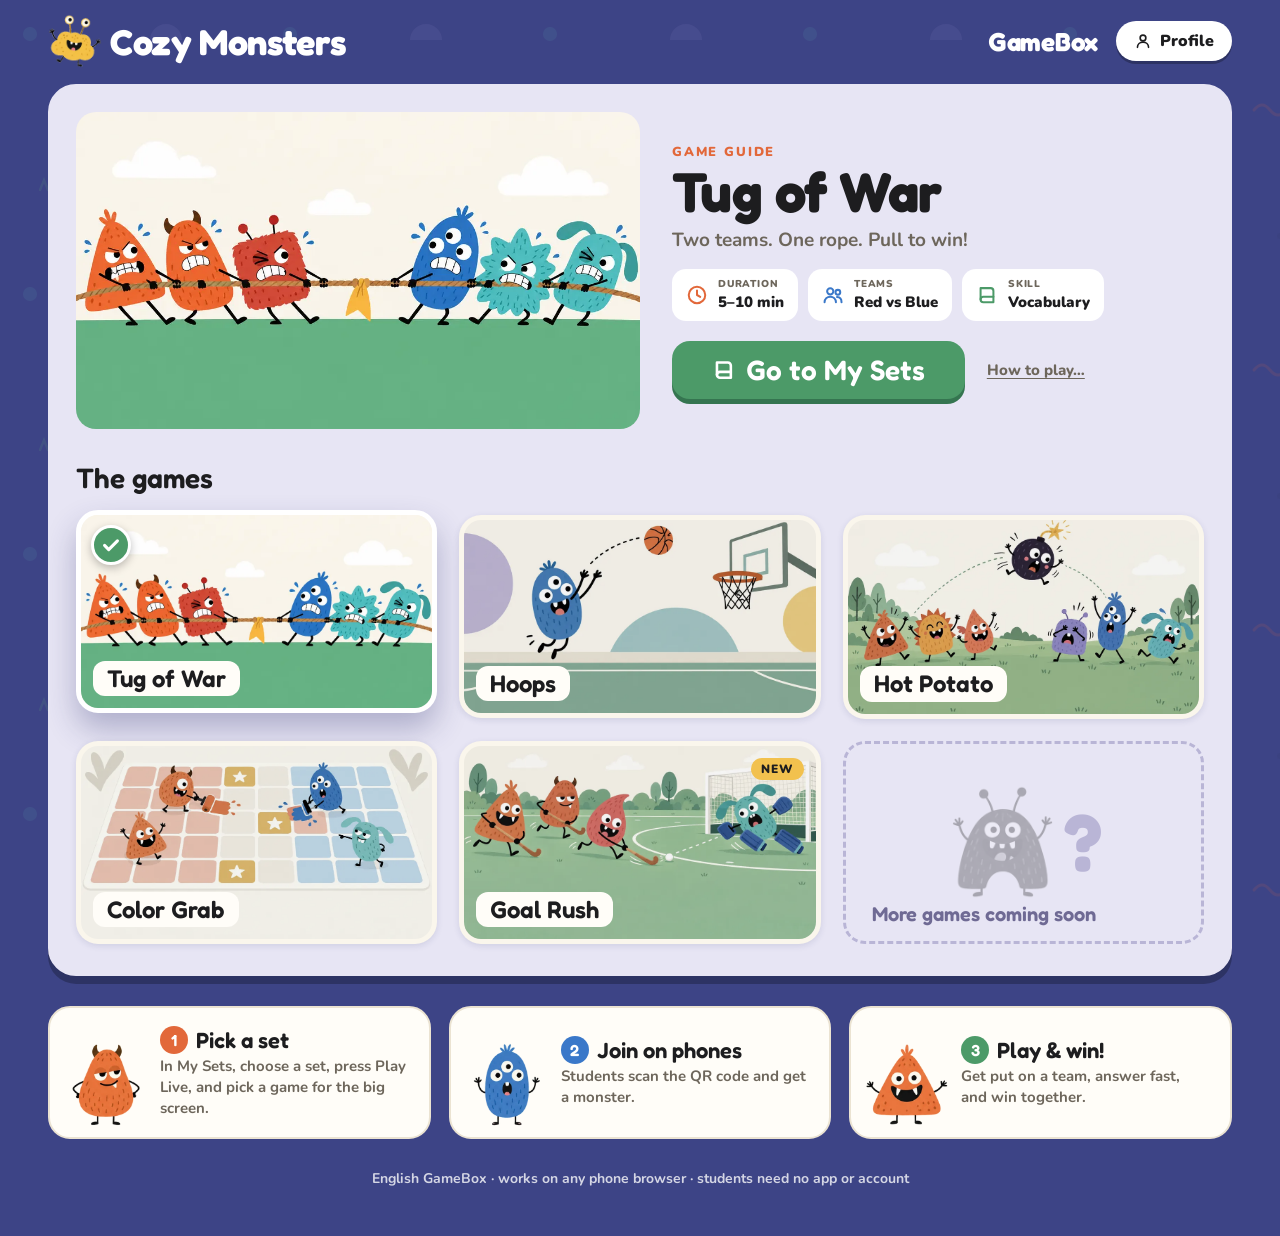
==== index.html @ c55f4abc "Color Grab: comeback x2 for the team far behind, mega tiles at half time" ====
<!doctype html>
<html lang="en">
<head>
<meta charset="utf-8">
<meta name="viewport" content="width=device-width,initial-scale=1,maximum-scale=1,viewport-fit=cover">
<meta name="theme-color" content="#3d4486">
<title>English GameBox</title>
<link rel="preconnect" href="https://fonts.googleapis.com">
<link rel="preconnect" href="https://fonts.gstatic.com" crossorigin>
<link href="https://fonts.googleapis.com/css2?family=Fredoka:wght@500;600;700&family=Nunito:wght@600;700;800;900&display=swap" rel="stylesheet">
<style>
:root{
  --cream:#faf6ec; --paper:#fffdf8; --line:#ebe3d2; --line-d:#d9cfba; --ink:#1d1d1f; --sub:#6d665b;
  --red:#e0533d; --blue:#3a78c9; --go:#4c9a68; --go-d:#357550; --mustard:#f2c14e; --orange:#e2683a; --teal:#5bbcbc; --lav:#9b8fd6; --pink:#e98bb0;
  --panel:#e7e5f4; --panel-d:#cfcbe8; --bg:#3d4486; --on-bg:#fff; --on-bg-sub:rgba(255,255,255,.78); --lift:rgba(0,0,0,.25);
  --display:"Fredoka","Nunito",sans-serif;
  --body:"Nunito","PingFang TC","Microsoft JhengHei","Noto Sans TC",system-ui,sans-serif;
}
*{box-sizing:border-box;-webkit-tap-highlight-color:transparent}
html{background:var(--bg)}
body{margin:0;min-height:100vh;font-family:var(--body);color:var(--ink);background:transparent}
button{font:inherit;color:inherit;border:0;cursor:pointer;background:none}
img{-webkit-user-drag:none;user-select:none}
.hidden{display:none!important}
.doodles{position:fixed;inset:0;z-index:-1;pointer-events:none;opacity:.5;
  background-image:url("data:image/svg+xml,%3Csvg xmlns='http://www.w3.org/2000/svg' width='260' height='260' viewBox='0 0 260 260'%3E%3Ccircle cx='30' cy='34' r='7' fill='%235bbcbc' fill-opacity='.22'/%3E%3Cpath d='M150 40a16 16 0 0 1 32 0z' fill='%239b8fd6' fill-opacity='.2'/%3E%3Cpath d='M214 110q8-10 16 0t16 0' fill='none' stroke='%23e2683a' stroke-opacity='.25' stroke-width='3' stroke-linecap='round'/%3E%3Ccircle cx='96' cy='126' r='4' fill='%23f2c14e' fill-opacity='.45'/%3E%3Cpath d='M40 190l4-10 4 10M50 192l3-8 3 8' fill='none' stroke='%235fae7b' stroke-opacity='.3' stroke-width='2.4' stroke-linecap='round'/%3E%3Crect x='166' y='186' width='14' height='14' rx='3' fill='%23e98bb0' fill-opacity='.22' transform='rotate(16 173 193)'/%3E%3Ccircle cx='240' cy='236' r='3' fill='%231d1d1f' fill-opacity='.08'/%3E%3C/svg%3E");}
@keyframes hop{0%,100%{transform:translateY(0) rotate(0)}30%{transform:translateY(-12px) rotate(-4deg)}60%{transform:translateY(0) rotate(3deg)}}
.gi{width:1.1em;height:1.1em;vertical-align:-.18em;flex:none} i[data-i]{font-style:normal;display:inline-flex;align-items:center}

/* top bar */
.top{display:flex;align-items:center;gap:12px;padding:14px 28px 6px;max-width:1240px;margin:0 auto}
.brand{color:var(--on-bg);font-family:var(--display);font-weight:700;font-size:36px;display:flex;align-items:center;gap:8px;letter-spacing:-.01em;white-space:nowrap}
.brand .ic{width:54px;height:54px;display:flex} .brand .ic img{width:100%;height:100%;object-fit:contain;animation:hop 3s infinite}
.top .sp{flex:1}
.top .tag{font-family:var(--display);font-weight:700;color:var(--on-bg);font-size:26px;letter-spacing:-.01em;margin-right:6px}
.kitsbtn{display:inline-flex;align-items:center;gap:8px;background:#fff;color:var(--ink);border-radius:100px;padding:9px 18px;font-weight:900;font-size:16px;text-decoration:none;box-shadow:0 3px 0 var(--lift)}
.kitsbtn:hover{background:var(--cream)} .kitsbtn .gi{width:18px;height:18px}

.main{max-width:1240px;margin:0 auto;padding:10px 28px 48px;display:flex;flex-direction:column;gap:30px}
.notice{background:#fff3cd;color:#664d03;border:2px solid #f2d888;border-radius:14px;padding:12px 16px;font-weight:800;text-align:center}

/* picker */
.picker{border-radius:28px;background:var(--panel);border:2px solid var(--panel);box-shadow:0 8px 0 var(--lift);overflow:hidden}
.hero{display:flex;align-items:center;gap:32px;padding:26px}
.hero .cover{flex:0 0 min(50%,600px);aspect-ratio:16/9;border-radius:20px;overflow:hidden;background:var(--cream)}
.hero .cover img{width:100%;height:100%;object-fit:cover;display:block}
.hero .info{flex:1;min-width:0}
.eyebrow{font-weight:900;font-size:13px;letter-spacing:.14em;text-transform:uppercase;color:var(--orange);margin-bottom:2px}
.hero h2{margin:0;font-family:var(--display);font-weight:700;font-size:56px;line-height:1;letter-spacing:-.01em}
.hero .tagline{font-size:19px;font-weight:700;color:var(--sub);margin:8px 0 16px}
.chips{display:flex;gap:10px;flex-wrap:wrap}
.chip{display:flex;align-items:center;gap:10px;background:#fff;border-radius:14px;padding:8px 14px}
.chip .i{display:flex;color:var(--orange)} .chip .i .gi{width:22px;height:22px}
.chip:nth-child(2) .i{color:var(--blue)} .chip:nth-child(3) .i{color:var(--go)}
.chip small{display:block;font-size:10px;text-transform:uppercase;letter-spacing:.08em;color:var(--sub);font-weight:900}
.chip b{font-size:15px;font-weight:900}
.act{display:flex;align-items:center;gap:16px;margin-top:20px;flex-wrap:wrap}
.go{display:inline-flex;align-items:center;gap:10px;font-family:var(--display);font-weight:600;font-size:28px;padding:12px 40px;border-radius:18px;background:var(--go);color:#fff;box-shadow:0 5px 0 var(--go-d);white-space:nowrap;transition:transform .1s}
.go{text-decoration:none}
.go:hover{transform:translateY(-1px)} .go:active{transform:translateY(4px);box-shadow:0 1px 0 var(--go-d)}
.go .gi{width:.85em;height:.85em;stroke-width:2.6}
.howlink{font-weight:800;font-size:15px;color:var(--sub);text-decoration:underline;text-underline-offset:3px}
.rules{margin-top:14px;background:#fff;border-radius:14px;padding:12px 16px;font-weight:700;line-height:1.55;font-size:15px}
.rules ul{margin:0;padding-left:20px}

.gamesec{padding:6px 26px 30px}
.sectitle{font-family:var(--display);font-weight:600;font-size:28px;margin:0 0 16px}
.grid{display:grid;grid-template-columns:repeat(auto-fill,minmax(280px,1fr));gap:22px;padding-top:4px}
.card{position:relative;aspect-ratio:16/9;border-radius:22px;overflow:hidden;cursor:pointer;background:var(--cream);border:5px solid transparent;box-shadow:0 2px 6px rgba(45,50,110,.12);transition:transform .2s,box-shadow .2s,border-color .2s;text-align:left;padding:0}
.card img.cv{transition:filter .2s}
.card:not(.sel):not(.soon) img.cv{filter:saturate(.7) brightness(.96)}
.card:not(.sel):not(.soon):hover img.cv{filter:none}
.card img.cv{position:absolute;inset:0;width:100%;height:100%;object-fit:cover}
.card:hover{transform:translateY(-3px);box-shadow:0 10px 20px rgba(45,50,110,.18)}
.card.sel{border-color:#fff;transform:translateY(-5px);box-shadow:0 16px 30px rgba(45,50,110,.3)}
.card .ok{position:absolute;top:10px;left:10px;width:40px;height:40px;border-radius:50%;background:var(--go);color:#fff;border:3px solid #fff;display:none;align-items:center;justify-content:center;box-shadow:0 3px 8px rgba(0,0,0,.25)}
.card .ok .gi{width:22px;height:22px;stroke-width:3.4}
.card.sel .ok{display:flex}
.card .nm{position:absolute;left:12px;bottom:12px;font-family:var(--display);font-weight:600;font-size:24px;background:var(--paper);border-radius:12px;padding:2px 14px;line-height:1.3}
.card .badge{position:absolute;top:12px;right:12px;background:var(--mustard);color:var(--ink);font-weight:900;font-size:12px;letter-spacing:.08em;padding:3px 10px;border-radius:100px}
.card.soon{cursor:default;border:3px dashed #b9b5d6;background:transparent;box-shadow:none;display:flex;align-items:center;justify-content:center;gap:4px}
.card.soon:hover{transform:none;box-shadow:none}
.card.soon img{height:58%;width:auto;filter:grayscale(1) opacity(.3)}
.card.soon .q{font-family:var(--display);font-weight:700;font-size:80px;color:#b9b5d6;line-height:1}
.card.soon .nm{background:transparent;color:#6f6a94;font-size:20px}

/* how it works */
.steps{display:grid;grid-template-columns:repeat(3,1fr);gap:18px}
.step{position:relative;background:var(--paper);border:2px solid var(--line);border-radius:22px;padding:18px 20px 18px 110px;min-height:112px;display:flex;flex-direction:column;justify-content:center}
.step img{position:absolute;left:14px;bottom:10px;width:84px;height:84px;object-fit:contain}
.step b{display:flex;align-items:center;gap:8px;font-family:var(--display);font-weight:600;font-size:22px;margin-bottom:2px}
.step b i{font-style:normal;width:28px;height:28px;border-radius:50%;color:#fff;font-size:16px;display:inline-flex;align-items:center;justify-content:center}
.step:nth-child(1) b i{background:var(--orange)} .step:nth-child(2) b i{background:var(--blue)} .step:nth-child(3) b i{background:var(--go)}
.step span{font-size:15px;font-weight:700;color:var(--sub);line-height:1.4}
footer{text-align:center;font-weight:700;font-size:14px;color:var(--on-bg-sub)}

.loading{position:fixed;inset:0;display:flex;align-items:center;justify-content:center;flex-direction:column;gap:12px;font-family:var(--display);font-weight:600;font-size:28px;z-index:5;background:var(--cream)}
.loading img{width:120px;height:120px;object-fit:contain;animation:hop 1s infinite}

@media (max-width:820px){
  .top{padding:12px 16px 4px} .top .tag{display:none}
  .brand{font-size:26px} .brand .ic{width:42px;height:42px}
  .main{padding:6px 16px 36px;gap:22px}
  .hero{flex-direction:column;align-items:stretch;padding:16px;gap:16px}
  .hero .cover{flex:none;width:100%}
  .hero h2{font-size:40px}
  .gamesec{padding:4px 16px 22px}
  .grid{grid-template-columns:1fr}
  .steps{grid-template-columns:1fr}
}
</style>
</head>
<body>
<div class="doodles"></div>
<div class="loading hidden" id="loading"><img src="img/m/a5.webp" alt=""><div>Finding your game…</div></div>

<header class="top">
  <div class="brand"><span class="ic" data-art="logo"></span>Cozy Monsters</div>
  <div class="sp"></div>
  <span class="tag">GameBox</span>
  <a class="kitsbtn" href="sets.html"><i data-i="user"></i> Profile</a>
</header>

<main class="main">
  <div class="notice hidden" id="err"></div>

  <section class="picker" id="teachers">
    <div class="hero">
      <div class="cover"><img id="hCover" src="img/cover-tug.webp" alt=""></div>
      <div class="info">
        <div class="eyebrow">Game guide</div>
        <h2 id="hName">Tug of War</h2>
        <div class="tagline" id="hTag"></div>
        <div class="chips" id="hChips"></div>
        <div class="act">
          <a class="go" id="start" href="sets.html"><i data-i="book"></i> Go to My Sets</a>
          <button class="howlink" id="how">How to play…</button>
        </div>
        <div class="rules hidden" id="hRules"></div>
      </div>
    </div>
    <div class="gamesec">
      <h3 class="sectitle">The games</h3>
      <div class="grid" id="grid"></div>
    </div>
  </section>

  <section class="steps">
    <div class="step"><img src="img/m/a9.webp" alt=""><b><i>1</i>Pick a set</b><span>In My Sets, choose a set, press Play Live, and pick a game for the big screen.</span></div>
    <div class="step"><img src="img/m/a1.webp" alt=""><b><i>2</i>Join on phones</b><span>Students scan the QR code and get a monster.</span></div>
    <div class="step"><img src="img/m/a2.webp" alt=""><b><i>3</i>Play &amp; win!</b><span>Get put on a team, answer fast, and win together.</span></div>
  </section>

  <footer>English GameBox · works on any phone browser · students need no app or account</footer>
</main>

<script src="gb-art.js?v=d654df6b"></script>
<script>
"use strict";
const DB = "https://fun-english-abd9b-default-rtdb.asia-southeast1.firebasedatabase.app";
// Add new games here: id must match the page file name (id + ".html")
const GAMES = [
  { id:"tug", name:"Tug of War", icon:"rope", tagline:"Two teams. One rope. Pull to win!",
    chips:[["clock","Duration","5–10 min"],["users","Teams","Red vs Blue"],["book","Skill","Vocabulary"]],
    rules:["Every right answer pulls the rope toward your team.","Pull the flag over your line to win — or be ahead when time runs out.","Team score uses the average, so team sizes can be different."],
    cover:"cover-tug" },
  { id:"hoops", name:"Hoops", icon:"ball", tagline:"Shoot your shot! Score the most points.",
    chips:[["clock","Duration","5–10 min"],["users","Teams","Red vs Blue"],["bolt","Twist","Power-ups"]],
    rules:["Right answer = 2 points. 3 in a row = 3-pointer!","Every 3 in a row also earns a power-up: ink, freeze, shuffle or steal from the other team, or a shield for yours.","Crunch time: last 30 seconds ×2, last 10 seconds ×3!"],
    cover:"cover-hoops" },
  { id:"potato", name:"Hot Potato", icon:"bomb", tagline:"Don't get caught holding the bomb!",
    chips:[["clock","Duration","5–10 min"],["users","Teams","Red vs Blue"],["heart","Lives","Last team standing"]],
    rules:["Your team has the bomb? Answer 3–6 right together to throw it to the other side.","The other team fights back: each right answer makes you need +1 more.","The fuse is secret. If it blows up in your hands, you lose a life!"],
    cover:"cover-potato" },
  { id:"grab", name:"Color Grab", icon:"grid", tagline:"Paint the map. Grab the most land!",
    chips:[["clock","Duration","5–10 min"],["users","Teams","Red vs Blue"],["grid","Twist","Steal & surround"]],
    rules:["Every right answer lets you paint one tile in your team's color.","Empty tiles anywhere. The other team's tiles only if they touch yours. Close in a small area to grab it all at once!","Gold tiles are worth 3; at half time two mega tiles worth 5 appear. Far behind? Comeback: each right answer paints 2. Last 20 seconds: everyone paints 2."],
    cover:"cover-grab" },
  { id:"hockey", name:"Goal Rush", icon:"ball", tagline:"Field hockey! Answer to drive the ball into the goal.", isNew:true,
    chips:[["clock","Duration","5–10 min"],["users","Teams","Red vs Blue"],["target","Goal","Score the most"]],
    rules:["Every right answer drives the ball toward the other team's goal.","Ball at the goal? Shoot or save! For 6 seconds both teams answer: more right answers wins. GOAL! or SAVE!","5 right in a row = POWER SHOT for your team. Most goals wins; a tie goes to golden goal."],
    cover:"cover-hockey" }
];
const $ = id => document.getElementById(id);
const esc = s => String(s).replace(/[&<>"']/g,c=>({"&":"&amp;","<":"&lt;",">":"&gt;",'"':"&quot;","'":"&#39;"}[c]));
const dir = location.origin + location.pathname.replace(/[^\/]*$/,"");
const params = new URLSearchParams(location.search);
const store = { get(k){ try{ return localStorage.getItem(k); }catch(e){ return null; } }, set(k,v){ try{ localStorage.setItem(k,v); }catch(e){} } };

/* ---------- game picker ---------- */
let sel = GAMES.find(g=>g.id===store.get("gb.sel")) || GAMES[0];
$("grid").innerHTML = GAMES.map(g=>`
  <button class="card" data-g="${g.id}" aria-label="${esc(g.name)}"><img class="cv" src="img/${g.cover}.webp" alt=""><span class="ok">${ART.icon("check")}</span>${g.isNew?'<span class="badge">NEW</span>':""}<div class="nm">${esc(g.name)}</div></button>`).join("")
  + `<div class="card soon"><img src="img/m/a14.webp" alt=""><span class="q">?</span><div class="nm">More games coming soon</div></div>`;
function showSel(){
  $("hName").textContent=sel.name; $("hTag").textContent=sel.tagline; $("hCover").src="img/"+sel.cover+".webp";
  $("hChips").innerHTML=sel.chips.map(([i,l,v])=>`<div class="chip"><span class="i">${ART.icon(i)}</span><div><small>${esc(l)}</small><b>${esc(v)}</b></div></div>`).join("");
  $("hRules").innerHTML="<ul>"+sel.rules.map(r=>`<li>${esc(r)}</li>`).join("")+"</ul>";
  for (const c of document.querySelectorAll(".card[data-g]")) c.classList.toggle("sel",c.dataset.g===sel.id);
}
for (const c of document.querySelectorAll(".card[data-g]")){
  c.onclick=()=>{ sel=GAMES.find(g=>g.id===c.dataset.g); store.set("gb.sel",sel.id); showSel();
    if (window.innerWidth<=820) document.querySelector(".hero").scrollIntoView({behavior:"smooth"}); };
}
$("how").onclick=()=>{ const r=$("hRules"); r.classList.toggle("hidden"); $("how").textContent=r.classList.contains("hidden")?"How to play…":"Hide rules"; };
showSel();

/* ---------- students: find the room's game and go there ---------- */
async function joinRoom(code){
  $("loading").classList.remove("hidden");
  try{
    const r = await fetch(DB+"/rooms/"+code+"/meta.json");
    const m = await r.json();
    if (!m || !m.state) throw new Error("nf");
    const g = GAMES.some(x=>x.id===m.game) ? m.game : "tug";
    location.replace(dir + g + ".html?r=" + code);
  }catch(e){
    $("loading").classList.add("hidden");
    $("err").textContent = e.message==="nf" ? "Room "+code+" is closed. Scan the new QR code on the big screen." : "No connection. Check your internet and try again.";
    $("err").classList.remove("hidden");
  }
}

// QR links that land here (?r=1234) go straight to the right game; ?host = old teacher link
const r=(params.get("r")||"").replace(/\D/g,"");
if (r.length===4) joinRoom(r);
else if (params.has("host")) location.replace(dir+"tug.html?host"+(params.get("host")?"="+params.get("host"):""));
</script>
</body>
</html>
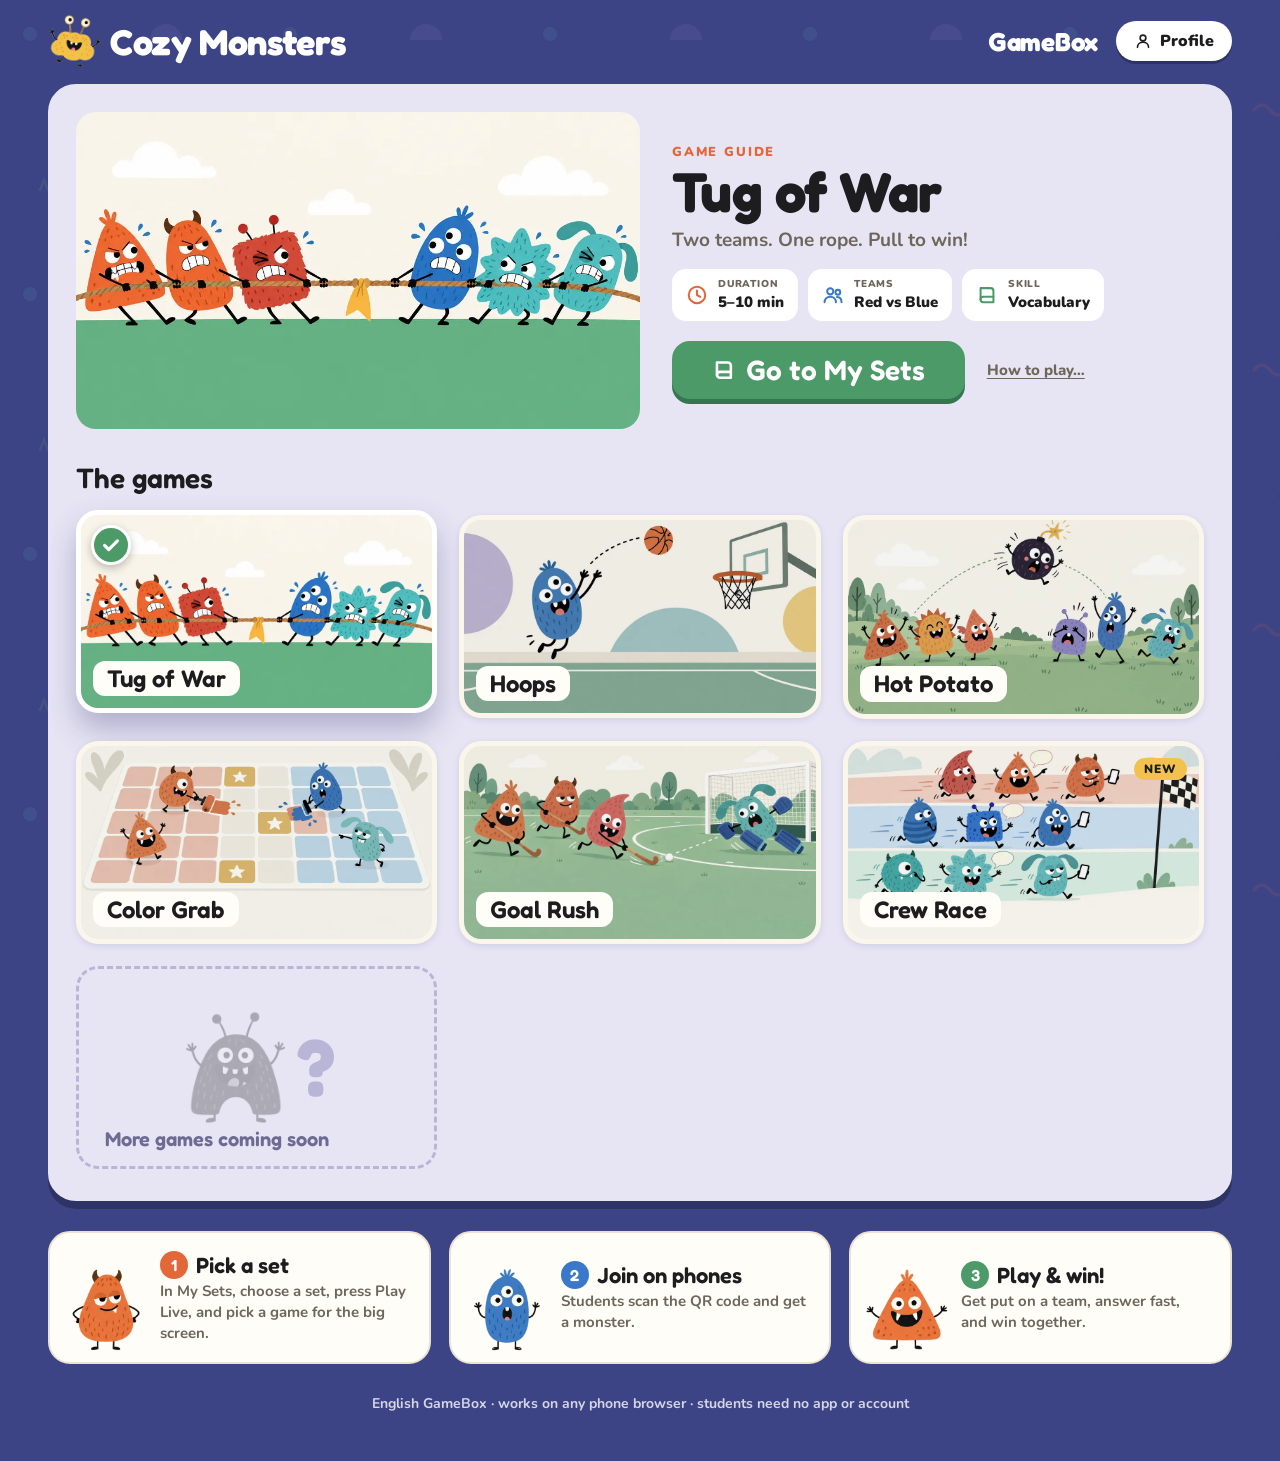
==== commit 1460ddfc: "New game: Crew Race (random crews of 3-4, answers split over the crew phones); home + Play Live list" ====
--- a/index.html
+++ b/index.html
@@ -176,10 +176,14 @@
     chips:[["clock","Duration","5–10 min"],["users","Teams","Red vs Blue"],["grid","Twist","Steal & surround"]],
     rules:["Every right answer lets you paint one tile in your team's color.","Empty tiles anywhere. The other team's tiles only if they touch yours. Close in a small area to grab it all at once!","Gold tiles are worth 3; at half time two mega tiles worth 5 appear. Far behind? Comeback: each right answer paints 2. Last 20 seconds: everyone paints 2."],
     cover:"cover-grab" },
-  { id:"hockey", name:"Goal Rush", icon:"ball", tagline:"Field hockey! Answer to drive the ball into the goal.", isNew:true,
+  { id:"hockey", name:"Goal Rush", icon:"ball", tagline:"Field hockey! Answer to drive the ball into the goal.",
     chips:[["clock","Duration","5–10 min"],["users","Teams","Red vs Blue"],["target","Goal","Score the most"]],
     rules:["Every right answer drives the ball toward the other team's goal.","Ball at the goal? Shoot or save! For 6 seconds both teams answer: more right answers wins. GOAL! or SAVE!","5 right in a row = POWER SHOT for your team. Most goals wins; a tie goes to golden goal."],
-    cover:"cover-hockey" }
+    cover:"cover-hockey" },
+  { id:"crew", name:"Crew Race", icon:"users", tagline:"Random crews of 3–4. The answers are split over your phones: talk it out!", isNew:true,
+    chips:[["clock","Duration","5–10 min"],["users","Teams","Crews of 3–4"],["flag","Goal","First to the flag"]],
+    rules:["The teacher presses Make crews: everyone is put in a random crew of 3–4. Find your crew and sit together.","Every crew member sees the same question, but the right answer is on only ONE phone. Talk, then tap!","Right answer = one step forward. Wrong answer = the whole crew goes back to 0. First crew to the flag wins!"],
+    cover:"cover-crew" }
 ];
 const $ = id => document.getElementById(id);
 const esc = s => String(s).replace(/[&<>"']/g,c=>({"&":"&amp;","<":"&lt;",">":"&gt;",'"':"&quot;","'":"&#39;"}[c]));
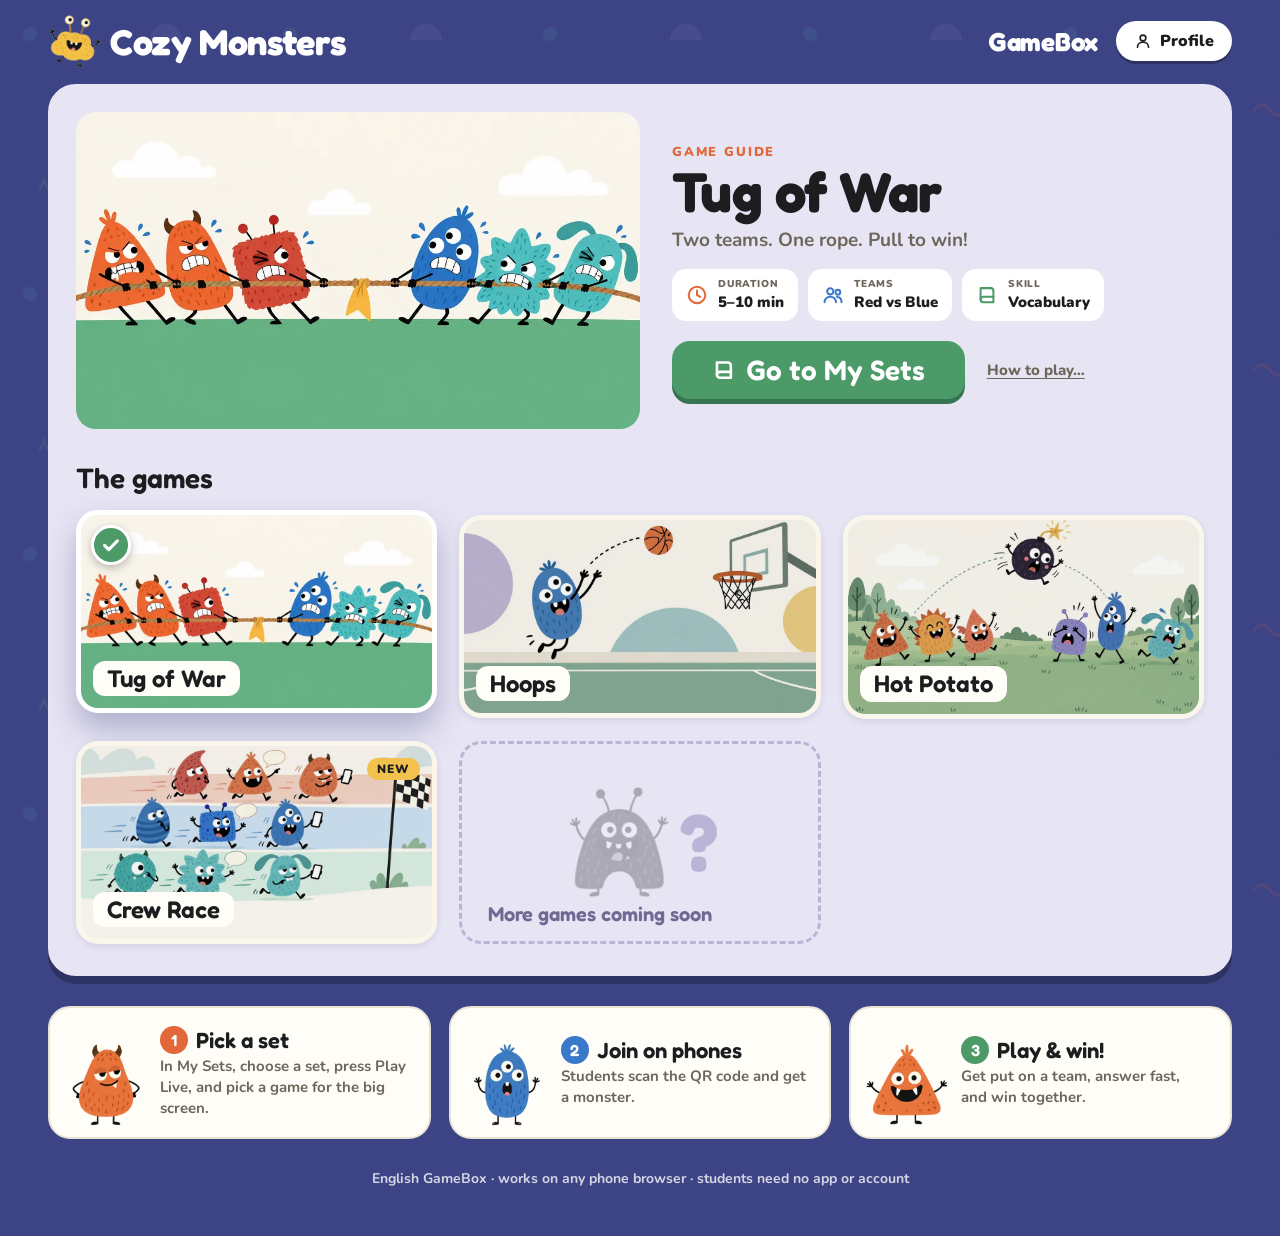
==== commit 6cdb66f8: "Teacher makes the teams (Tug, Hoops, Potato); take Color Grab and Goal Rush off the site" ====
--- a/index.html
+++ b/index.html
@@ -5,6 +5,8 @@
 <meta name="viewport" content="width=device-width,initial-scale=1,maximum-scale=1,viewport-fit=cover">
 <meta name="theme-color" content="#3d4486">
 <title>English GameBox</title>
+<link rel="icon" href="favicon.ico?v=1" sizes="16x16 32x32 48x48">
+<link rel="apple-touch-icon" href="img/apple-touch-icon.png?v=1">
 <link rel="preconnect" href="https://fonts.googleapis.com">
 <link rel="preconnect" href="https://fonts.gstatic.com" crossorigin>
 <link href="https://fonts.googleapis.com/css2?family=Fredoka:wght@500;600;700&family=Nunito:wght@600;700;800;900&display=swap" rel="stylesheet">
@@ -154,11 +156,12 @@
   <footer>English GameBox · works on any phone browser · students need no app or account</footer>
 </main>
 
-<script src="gb-art.js?v=d654df6b"></script>
+<script src="gb-art.js?v=5650c732"></script>
 <script>
 "use strict";
 const DB = "https://fun-english-abd9b-default-rtdb.asia-southeast1.firebasedatabase.app";
 // Add new games here: id must match the page file name (id + ".html")
+// Color Grab (grab.html) and Goal Rush (hockey.html) were taken off the site on 2026-11-01 (their pages are kept, unlinked)
 const GAMES = [
   { id:"tug", name:"Tug of War", icon:"rope", tagline:"Two teams. One rope. Pull to win!",
     chips:[["clock","Duration","5–10 min"],["users","Teams","Red vs Blue"],["book","Skill","Vocabulary"]],
@@ -172,14 +175,6 @@
     chips:[["clock","Duration","5–10 min"],["users","Teams","Red vs Blue"],["heart","Lives","Last team standing"]],
     rules:["Your team has the bomb? Answer 3–6 right together to throw it to the other side.","The other team fights back: each right answer makes you need +1 more.","The fuse is secret. If it blows up in your hands, you lose a life!"],
     cover:"cover-potato" },
-  { id:"grab", name:"Color Grab", icon:"grid", tagline:"Paint the map. Grab the most land!",
-    chips:[["clock","Duration","5–10 min"],["users","Teams","Red vs Blue"],["grid","Twist","Steal & surround"]],
-    rules:["Every right answer lets you paint one tile in your team's color.","Empty tiles anywhere. The other team's tiles only if they touch yours. Close in a small area to grab it all at once!","Gold tiles are worth 3; at half time two mega tiles worth 5 appear. Far behind? Comeback: each right answer paints 2. Last 20 seconds: everyone paints 2."],
-    cover:"cover-grab" },
-  { id:"hockey", name:"Goal Rush", icon:"ball", tagline:"Field hockey! Answer to drive the ball into the goal.",
-    chips:[["clock","Duration","5–10 min"],["users","Teams","Red vs Blue"],["target","Goal","Score the most"]],
-    rules:["Every right answer drives the ball toward the other team's goal.","Ball at the goal? Shoot or save! For 6 seconds both teams answer: more right answers wins. GOAL! or SAVE!","5 right in a row = POWER SHOT for your team. Most goals wins; a tie goes to golden goal."],
-    cover:"cover-hockey" },
   { id:"crew", name:"Crew Race", icon:"users", tagline:"Random crews of 3–4. The answers are split over your phones: talk it out!", isNew:true,
     chips:[["clock","Duration","5–10 min"],["users","Teams","Crews of 3–4"],["flag","Goal","First to the flag"]],
     rules:["The teacher presses Make crews: everyone is put in a random crew of 3–4. Find your crew and sit together.","Every crew member sees the same question, but the right answer is on only ONE phone. Talk, then tap!","Right answer = one step forward. Wrong answer = the whole crew goes back to 0. First crew to the flag wins!"],
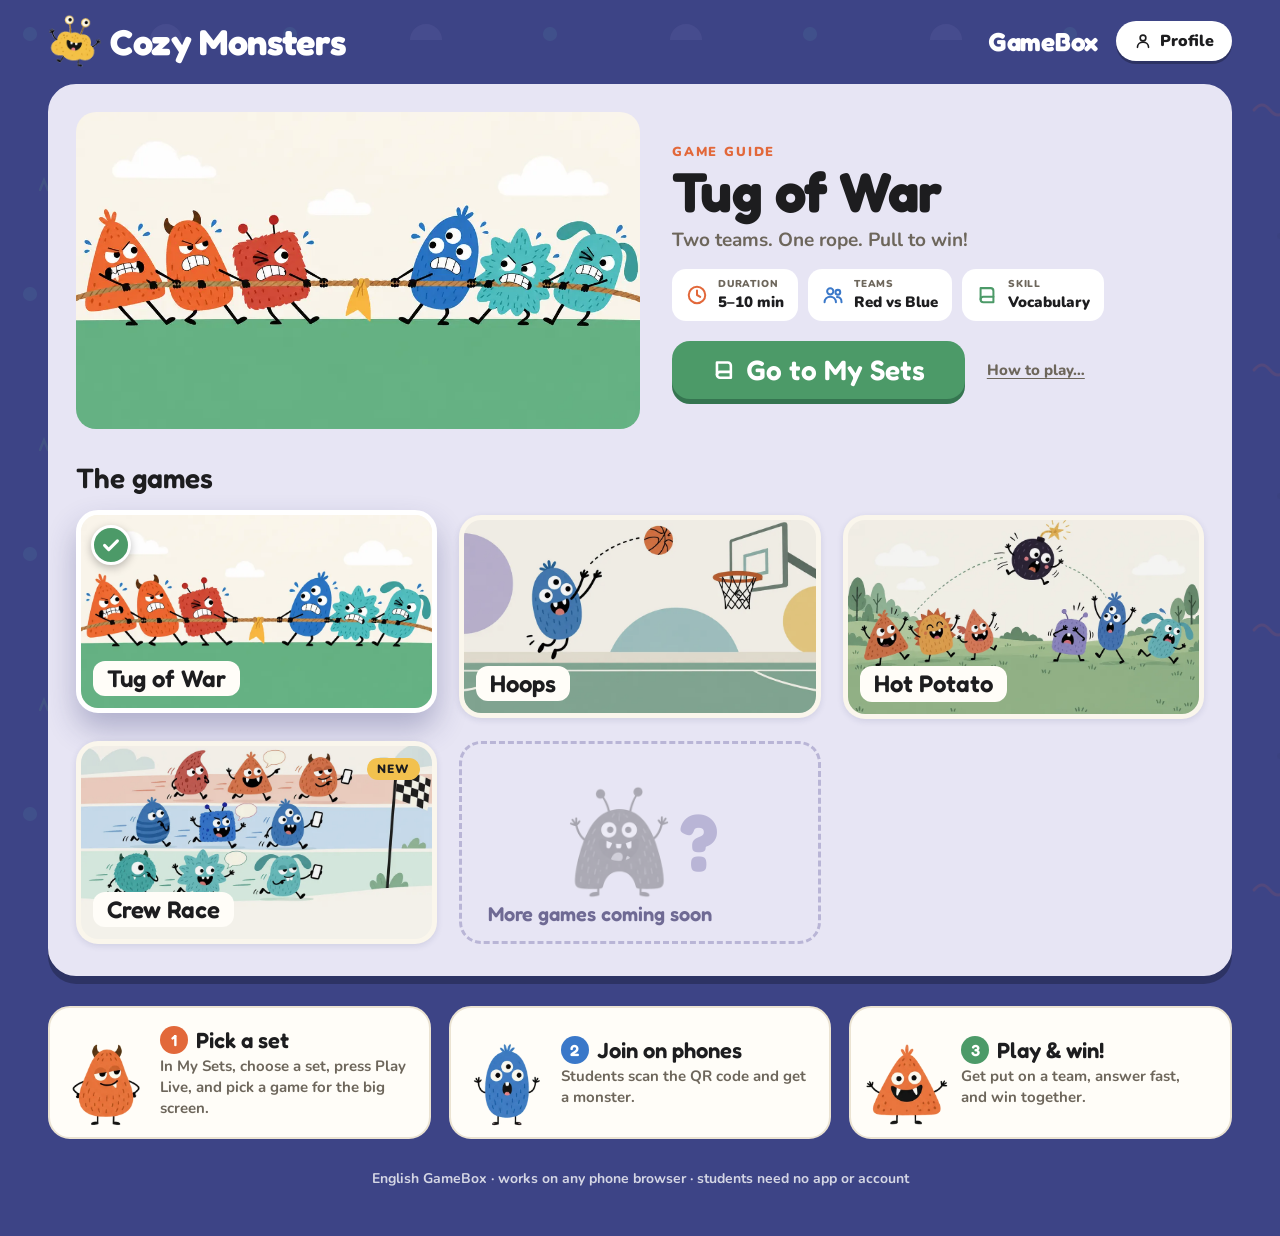
==== commit b31d965e: "Crew Race: a wrong answer sends the crew 5 steps back (not back to 0)" ====
--- a/index.html
+++ b/index.html
@@ -156,7 +156,7 @@
   <footer>English GameBox · works on any phone browser · students need no app or account</footer>
 </main>
 
-<script src="gb-art.js?v=5650c732"></script>
+<script src="gb-art.js?v=8ea790e1"></script>
 <script>
 "use strict";
 const DB = "https://fun-english-abd9b-default-rtdb.asia-southeast1.firebasedatabase.app";
@@ -177,7 +177,7 @@
     cover:"cover-potato" },
   { id:"crew", name:"Crew Race", icon:"users", tagline:"Random crews of 3–4. The answers are split over your phones: talk it out!", isNew:true,
     chips:[["clock","Duration","5–10 min"],["users","Teams","Crews of 3–4"],["flag","Goal","First to the flag"]],
-    rules:["The teacher presses Make crews: everyone is put in a random crew of 3–4. Find your crew and sit together.","Every crew member sees the same question, but the right answer is on only ONE phone. Talk, then tap!","Right answer = one step forward. Wrong answer = the whole crew goes back to 0. First crew to the flag wins!"],
+    rules:["The teacher presses Make crews: everyone is put in a random crew of 3–4. Find your crew and sit together.","Every crew member sees the same question, but the right answer is on only ONE phone. Talk, then tap!","Right answer = one step forward. Wrong answer = the whole crew goes 5 steps back. First crew to the flag wins!"],
     cover:"cover-crew" }
 ];
 const $ = id => document.getElementById(id);
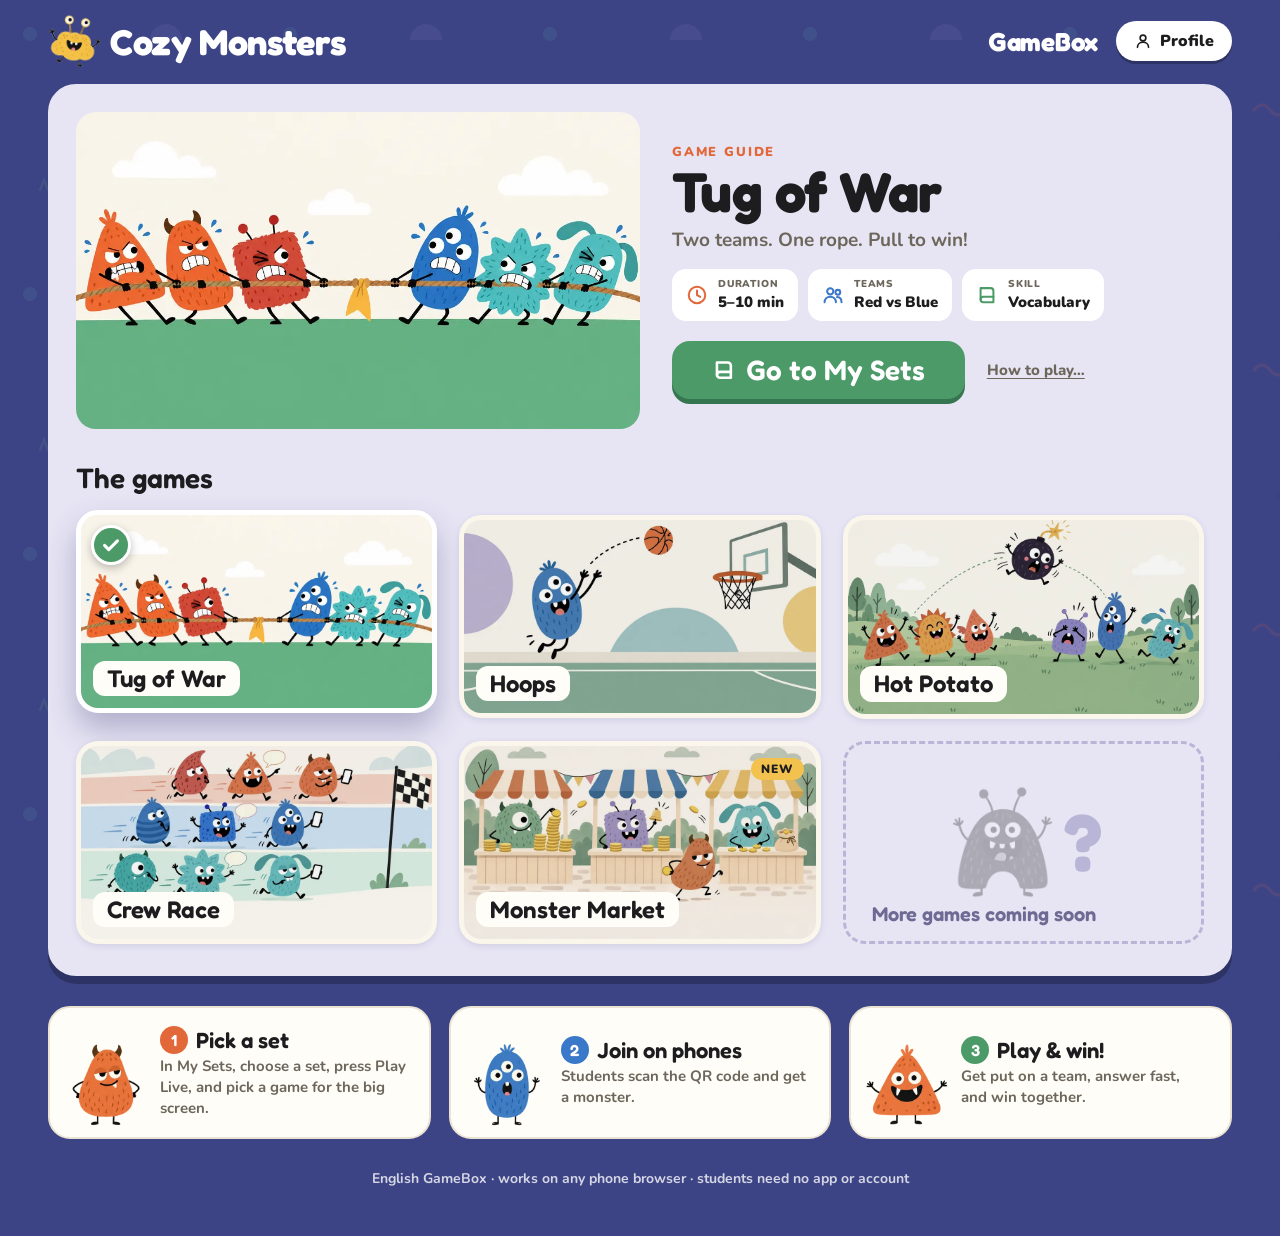
==== commit 1614ff63: "New game: Monster Market (Gimkit Tycoon style: coins, shop upgrades, power-ups; Teams / Solo / Class" ====
--- a/index.html
+++ b/index.html
@@ -156,7 +156,7 @@
   <footer>English GameBox · works on any phone browser · students need no app or account</footer>
 </main>
 
-<script src="gb-art.js?v=8ea790e1"></script>
+<script src="gb-art.js?v=834292ea"></script>
 <script>
 "use strict";
 const DB = "https://fun-english-abd9b-default-rtdb.asia-southeast1.firebasedatabase.app";
@@ -175,10 +175,14 @@
     chips:[["clock","Duration","5–10 min"],["users","Teams","Red vs Blue"],["heart","Lives","Last team standing"]],
     rules:["Your team has the bomb? Answer 3–6 right together to throw it to the other side.","The other team fights back: each right answer makes you need +1 more.","The fuse is secret. If it blows up in your hands, you lose a life!"],
     cover:"cover-potato" },
-  { id:"crew", name:"Crew Race", icon:"users", tagline:"Random crews of 3–4. The answers are split over your phones: talk it out!", isNew:true,
+  { id:"crew", name:"Crew Race", icon:"users", tagline:"Random crews of 3–4. The answers are split over your phones: talk it out!",
     chips:[["clock","Duration","5–10 min"],["users","Teams","Crews of 3–4"],["flag","Goal","First to the flag"]],
     rules:["The teacher presses Make crews: everyone is put in a random crew of 3–4. Find your crew and sit together.","Every crew member sees the same question, but the right answer is on only ONE phone. Talk, then tap!","Right answer = one step forward. Wrong answer = the whole crew goes 5 steps back. First crew to the flag wins!"],
-    cover:"cover-crew" }
+    cover:"cover-crew" },
+  { id:"market", name:"Monster Market", icon:"store", tagline:"Answer to earn coins. Upgrade your stall. Get rich!", isNew:true,
+    chips:[["clock","Duration","5–10 min"],["users","Modes","3 modes"],["cart","Twist","Shop & power-ups"]],
+    rules:["Right answer = coins. Wrong answer = you lose a few (Insurance helps).","Spend coins in the Shop: Money per Question, Streak Bonus, Multiplier, Insurance. Power-ups: freeze, blur or steal from others, or shield, rush and discount for you.","Three modes: Teams (richest team per player wins), Solo (richest monster wins), Class goal (earn the target together)."],
+    cover:"cover-market" }
 ];
 const $ = id => document.getElementById(id);
 const esc = s => String(s).replace(/[&<>"']/g,c=>({"&":"&amp;","<":"&lt;",">":"&gt;",'"':"&quot;","'":"&#39;"}[c]));
